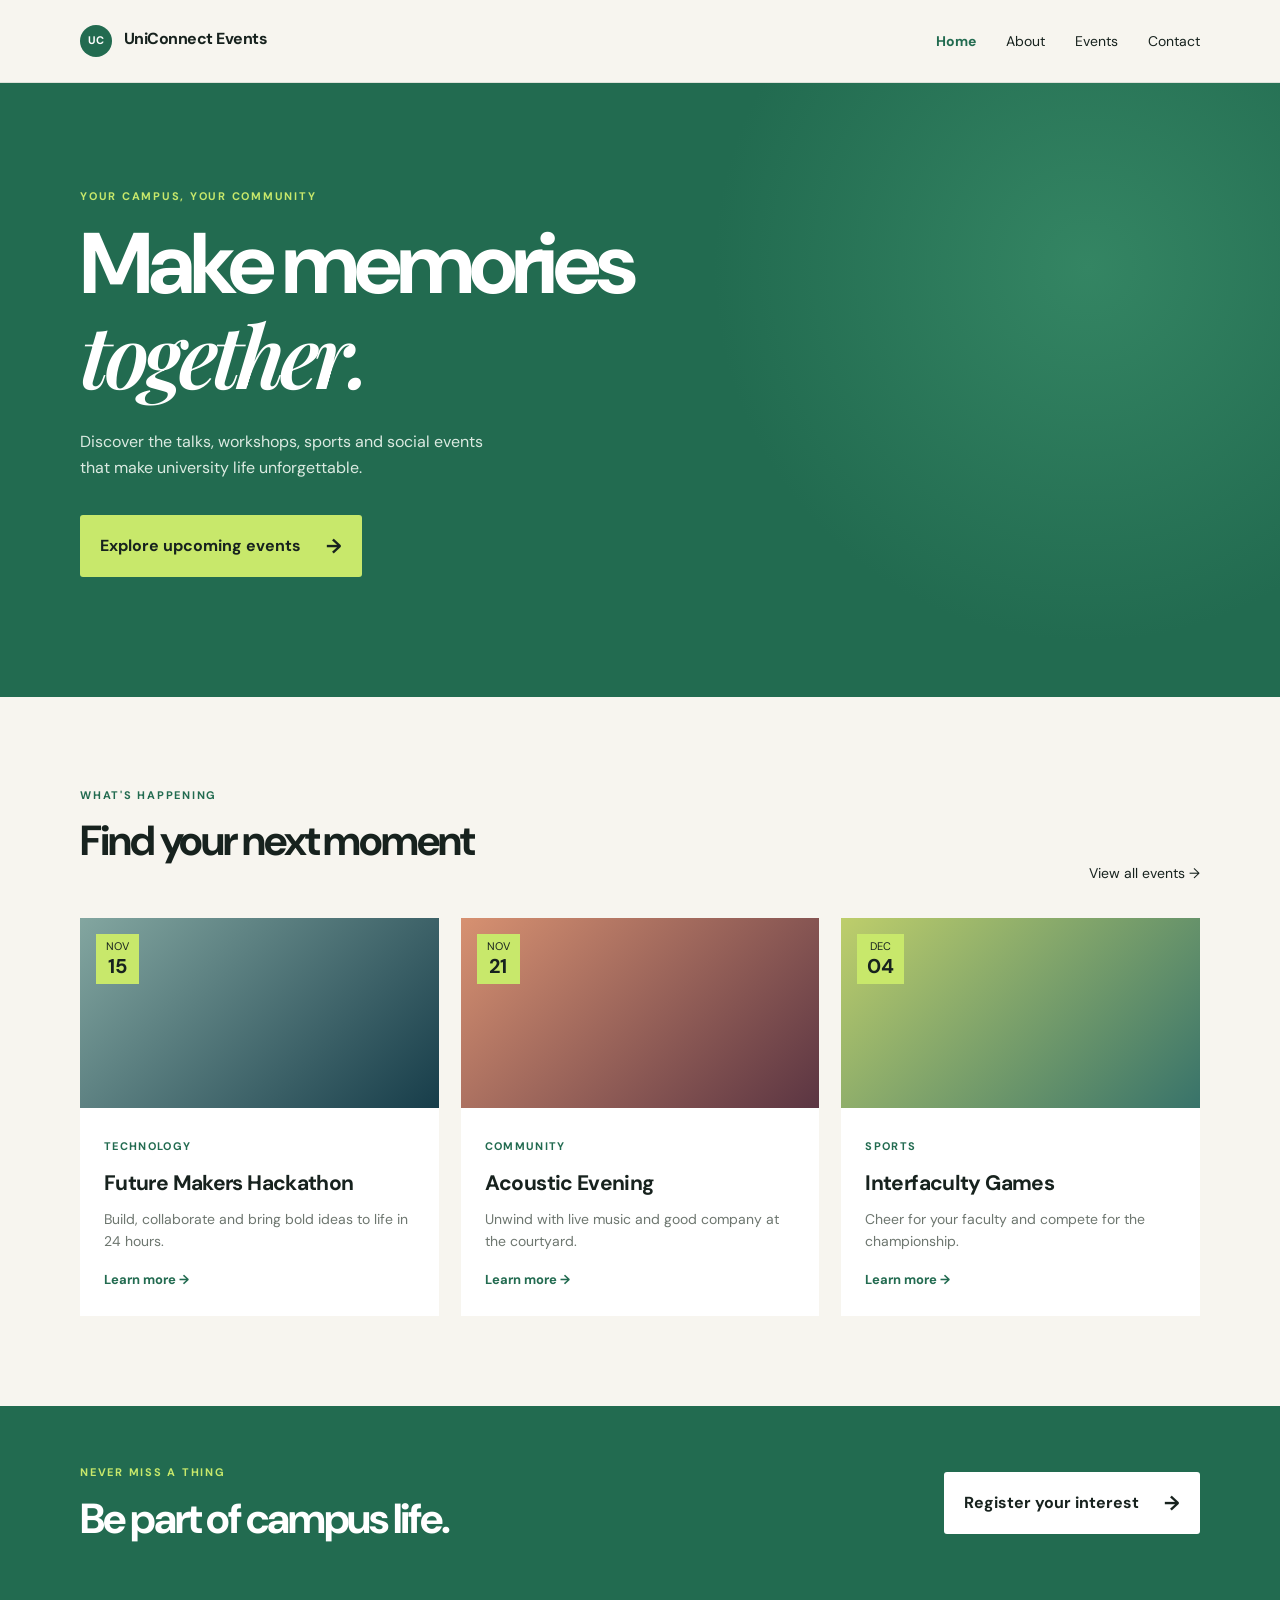
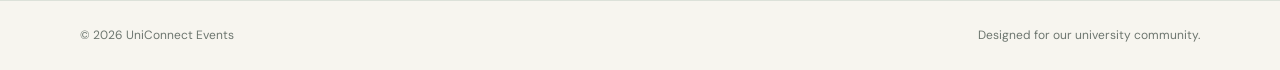
==== index.html @ 7ae209fe "Build UniConnect events website" ====
<!doctype html>
<html lang="en">
<head>
  <meta charset="utf-8">
  <meta name="viewport" content="width=device-width, initial-scale=1">
  <title>UniConnect Events | Home</title>
  <link rel="stylesheet" href="styles.css">
</head>
<body>
  <header class="site-header">
    <nav class="nav container" aria-label="Main navigation">
      <a class="brand" href="index.html"><span>UC</span> UniConnect Events</a>
      <div class="nav-links">
        <a class="active" href="index.html">Home</a>
        <a href="about.html">About</a>
        <a href="events.html">Events</a>
        <a href="contact.html">Contact</a>
      </div>
    </nav>
  </header>
  <main>
    <section class="hero">
      <div class="container hero-content">
        <p class="eyebrow">YOUR CAMPUS, YOUR COMMUNITY</p>
        <h1>Make memories<br><em>together.</em></h1>
        <p class="hero-copy">Discover the talks, workshops, sports and social events that make university life unforgettable.</p>
        <a class="button" href="events.html">Explore upcoming events <span>→</span></a>
      </div>
    </section>
    <section class="section container">
      <div class="section-heading">
        <div><p class="eyebrow">WHAT'S HAPPENING</p><h2>Find your next moment</h2></div>
        <a class="text-link" href="events.html">View all events →</a>
      </div>
      <div class="cards">
        <article class="event-card">
          <div class="card-image image-tech"><span class="date-badge">NOV <strong>15</strong></span></div>
          <div class="card-body"><span class="tag">Technology</span><h3>Future Makers Hackathon</h3><p>Build, collaborate and bring bold ideas to life in 24 hours.</p><a href="events.html">Learn more →</a></div>
        </article>
        <article class="event-card">
          <div class="card-image image-music"><span class="date-badge">NOV <strong>21</strong></span></div>
          <div class="card-body"><span class="tag">Community</span><h3>Acoustic Evening</h3><p>Unwind with live music and good company at the courtyard.</p><a href="events.html">Learn more →</a></div>
        </article>
        <article class="event-card">
          <div class="card-image image-sport"><span class="date-badge">DEC <strong>04</strong></span></div>
          <div class="card-body"><span class="tag">Sports</span><h3>Interfaculty Games</h3><p>Cheer for your faculty and compete for the championship.</p><a href="events.html">Learn more →</a></div>
        </article>
      </div>
    </section>
    <section class="cta-section"><div class="container cta"><div><p class="eyebrow">NEVER MISS A THING</p><h2>Be part of campus life.</h2></div><a class="button light" href="contact.html">Register your interest <span>→</span></a></div></section>
  </main>
  <footer class="footer"><div class="container footer-inner"><span>© 2026 UniConnect Events</span><span>Designed for our university community.</span></div></footer>
</body>
</html>
---- styles.css ----
@import url('https://fonts.googleapis.com/css2?family=DM+Sans:wght@400;500;700&family=Playfair+Display:ital,wght@0,600;1,600&display=swap');
:root{--ink:#17221e;--cream:#f7f5ef;--green:#226b50;--lime:#c8e86b;--muted:#6d766f;--line:#dce1d9}*{box-sizing:border-box}body{margin:0;color:var(--ink);background:var(--cream);font:16px/1.6 'DM Sans',sans-serif}.container{width:min(1120px,calc(100% - 48px));margin:auto}.site-header{background:var(--cream);border-bottom:1px solid var(--line)}.nav{height:82px;display:flex;align-items:center;justify-content:space-between}.brand{color:var(--ink);font-weight:700;text-decoration:none;letter-spacing:-.03em}.brand span{display:inline-grid;place-items:center;background:var(--green);color:white;border-radius:50%;font-size:11px;width:32px;height:32px;margin-right:8px}.nav-links{display:flex;gap:30px}.nav-links a,.text-link{color:var(--ink);text-decoration:none;font-size:14px}.nav-links a.active,.nav-links a:hover,.text-link:hover{color:var(--green);font-weight:700}.hero{background:var(--green);color:white;padding:105px 0 120px;background-image:radial-gradient(circle at 85% 30%,#348563 0,transparent 32%)}.eyebrow{color:var(--green);font-size:11px;font-weight:700;letter-spacing:.16em;margin:0 0 14px}.hero .eyebrow,.page-hero .eyebrow,.cta-section .eyebrow{color:var(--lime)}h1,h2,h3,p{margin-top:0}h1{font-size:clamp(48px,7vw,86px);line-height:1.04;letter-spacing:-.06em;margin-bottom:24px}h1 em,h2 em{font-family:'Playfair Display',serif;font-weight:600}h2{font-size:42px;line-height:1.1;letter-spacing:-.05em;margin-bottom:20px}.hero-copy{max-width:430px;color:#dbeae1;margin-bottom:34px}.button{display:inline-flex;gap:25px;align-items:center;border:0;border-radius:3px;background:var(--lime);color:var(--ink);padding:15px 20px;text-decoration:none;font-weight:700;font-family:inherit;cursor:pointer}.button span{font-size:20px}.section{padding:90px 0}.section-heading,.filter-row{display:flex;align-items:end;justify-content:space-between;margin-bottom:34px}.cards{display:grid;grid-template-columns:repeat(3,1fr);gap:22px}.event-card{background:white}.card-image{height:190px;position:relative}.image-tech{background:linear-gradient(135deg,#83a6a0,#173d4a)}.image-music{background:linear-gradient(135deg,#d79171,#5b3542)}.image-sport{background:linear-gradient(135deg,#bece6b,#38736a)}.date-badge{position:absolute;top:16px;left:16px;background:var(--lime);font-size:11px;text-align:center;padding:6px 10px;line-height:1.2}.date-badge strong{display:block;font-size:20px}.card-body{padding:24px}.tag{color:var(--green);font-size:11px;text-transform:uppercase;letter-spacing:.12em;font-weight:700}.card-body h3,.event-row h3{margin:9px 0 7px;font-size:21px;letter-spacing:-.03em}.card-body p,.event-row p,.prose{color:var(--muted);font-size:14px}.card-body a{color:var(--green);font-size:13px;font-weight:700;text-decoration:none}.cta-section{background:var(--green);color:white;padding:58px 0}.cta{display:flex;justify-content:space-between;align-items:center}.cta h2{margin:0}.button.light{background:white}.footer{border-top:1px solid var(--line);padding:25px 0;color:var(--muted);font-size:12px}.footer-inner{display:flex;justify-content:space-between}.page-hero{background:var(--green);color:white;padding:75px 0 85px}.page-hero h1{font-size:clamp(44px,6vw,72px);margin-bottom:10px}.page-hero p:not(.eyebrow){color:#dbeae1;max-width:500px}.page-hero.compact{padding:62px 0}.two-column{display:grid;grid-template-columns:1fr 1fr;gap:100px}.prose p{margin-bottom:20px}.values{background:#e8eee6;padding:80px 0}.value-grid{display:grid;grid-template-columns:repeat(3,1fr);gap:30px}.value-grid strong{font-family:'Playfair Display';font-size:28px;color:var(--green)}.value-grid h3{font-size:22px;margin:12px 0 5px}.value-grid p{color:var(--muted);font-size:14px}.muted{color:var(--muted);font-size:14px}.event-list{border-top:1px solid var(--line)}.event-row{display:grid;grid-template-columns:90px 1fr auto;align-items:center;gap:26px;padding:25px 0;border-bottom:1px solid var(--line)}.event-date{color:var(--green);text-align:center;border-right:1px solid var(--line);padding-right:25px}.event-date strong{font-size:35px;line-height:1;display:block}.event-date span{font-size:11px;font-weight:700;letter-spacing:.1em}.outline-button{border:1px solid var(--green);color:var(--green);padding:9px 18px;text-decoration:none;font-size:13px}.contact-grid{display:grid;grid-template-columns:1fr 1fr;gap:100px}.contact-details{border-top:1px solid var(--line);margin-top:35px;padding-top:20px;color:var(--muted);font-size:14px}.contact-details strong{color:var(--ink)}.contact-form{background:white;padding:32px;display:flex;flex-direction:column;gap:8px}.contact-form label{font-size:13px;font-weight:700;margin-top:8px}.contact-form input,.contact-form textarea{border:1px solid var(--line);padding:13px;font:inherit;background:var(--cream);resize:vertical}.contact-form .button{margin-top:14px;align-self:start}@media(max-width:700px){.container{width:min(100% - 32px,1120px)}.nav{height:auto;padding:18px 0;align-items:flex-start;gap:15px}.nav-links{gap:12px;flex-wrap:wrap;justify-content:flex-end}.nav-links a{font-size:12px}.hero{padding:75px 0 85px}h1{font-size:52px}.section{padding:60px 0}.section-heading,.filter-row,.cta{display:block}.section-heading .text-link{display:block;margin-top:18px}.cards,.two-column,.contact-grid{grid-template-columns:1fr;gap:25px}.value-grid{grid-template-columns:1fr;gap:25px}.event-row{grid-template-columns:65px 1fr;gap:15px}.event-date{padding-right:12px}.outline-button{grid-column:2;justify-self:start}.footer-inner{display:block}.footer-inner span{display:block;margin:4px 0}}
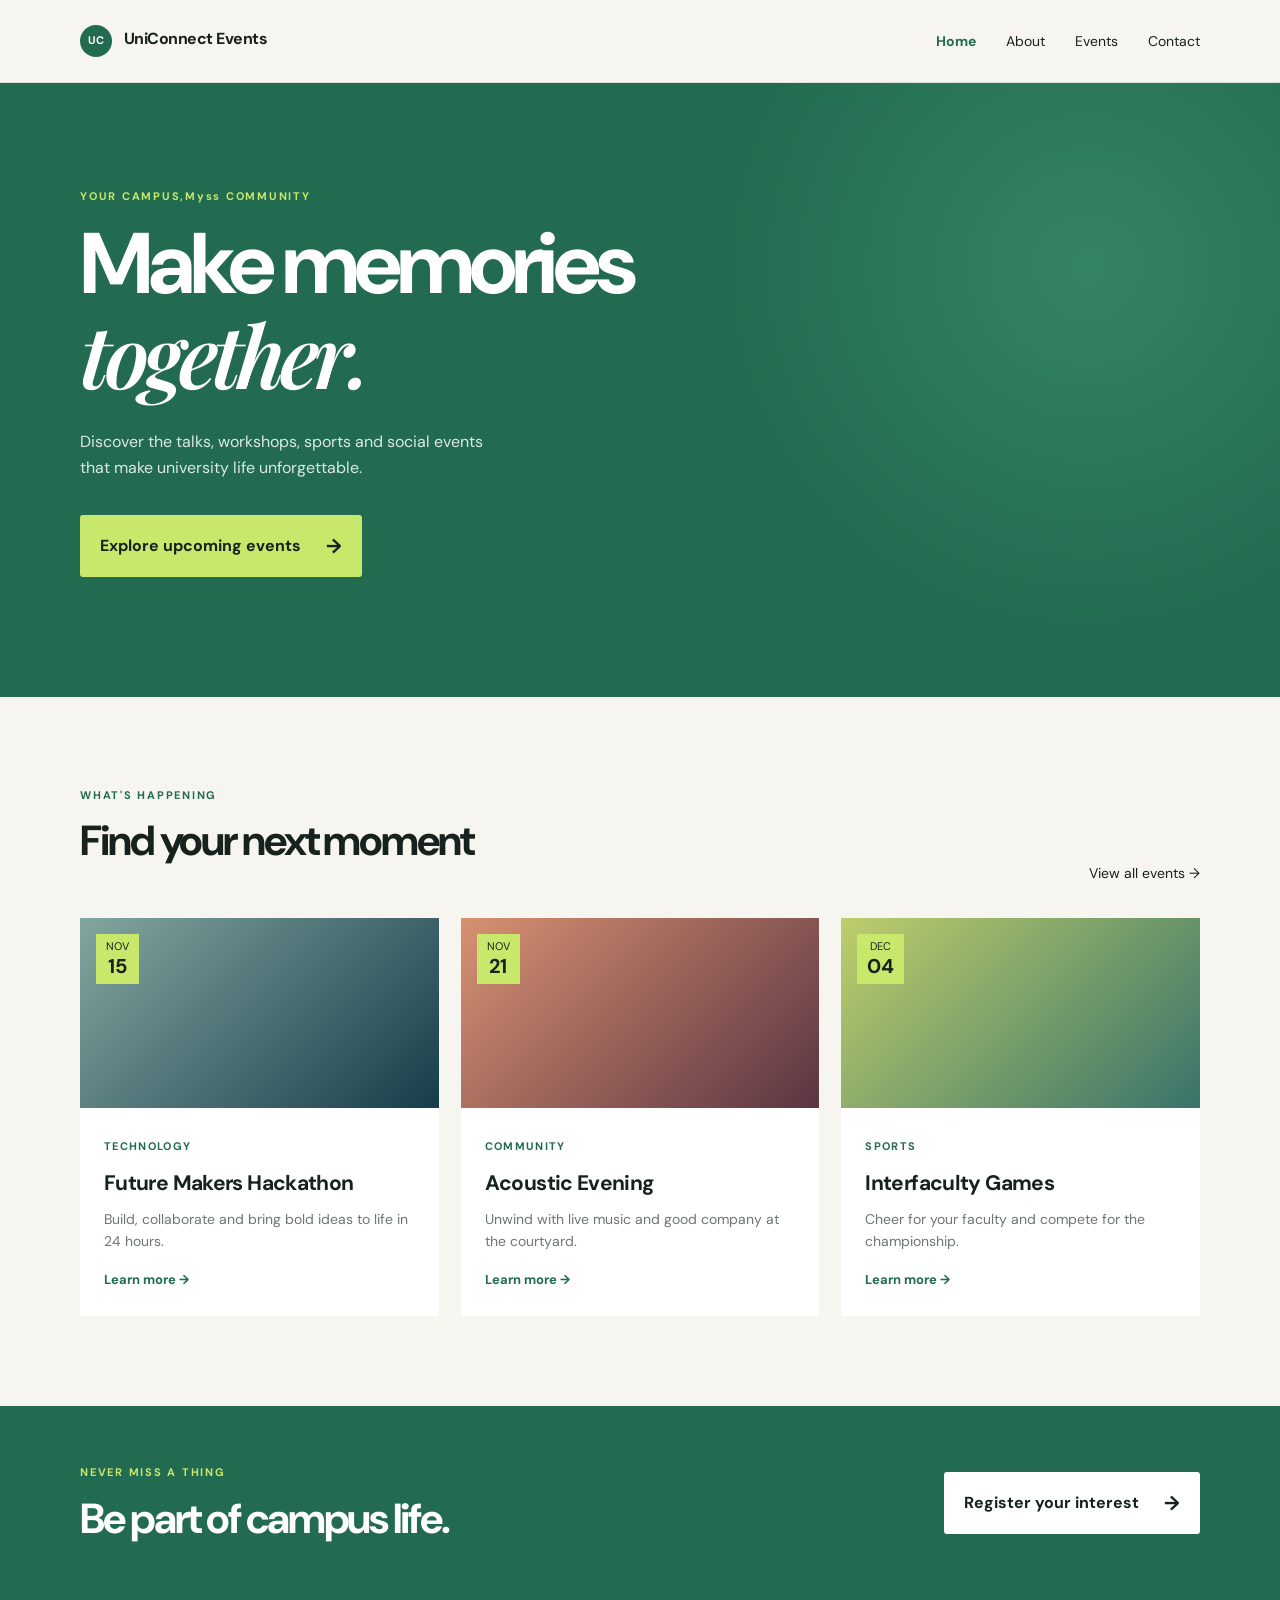
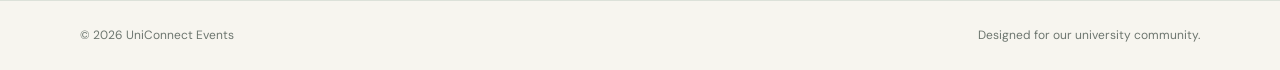
==== commit c5340fe0: "Edited name" ====
--- a/index.html
+++ b/index.html
@@ -3,7 +3,7 @@
 <head>
   <meta charset="utf-8">
   <meta name="viewport" content="width=device-width, initial-scale=1">
-  <title>UniConnect Events | Home</title>
+  <title>Uni Events</title>
   <link rel="stylesheet" href="styles.css">
 </head>
 <body>
@@ -21,7 +21,7 @@
   <main>
     <section class="hero">
       <div class="container hero-content">
-        <p class="eyebrow">YOUR CAMPUS, YOUR COMMUNITY</p>
+        <p class="eyebrow">YOUR CAMPUS,Myss COMMUNITY</p>
         <h1>Make memories<br><em>together.</em></h1>
         <p class="hero-copy">Discover the talks, workshops, sports and social events that make university life unforgettable.</p>
         <a class="button" href="events.html">Explore upcoming events <span>→</span></a>
